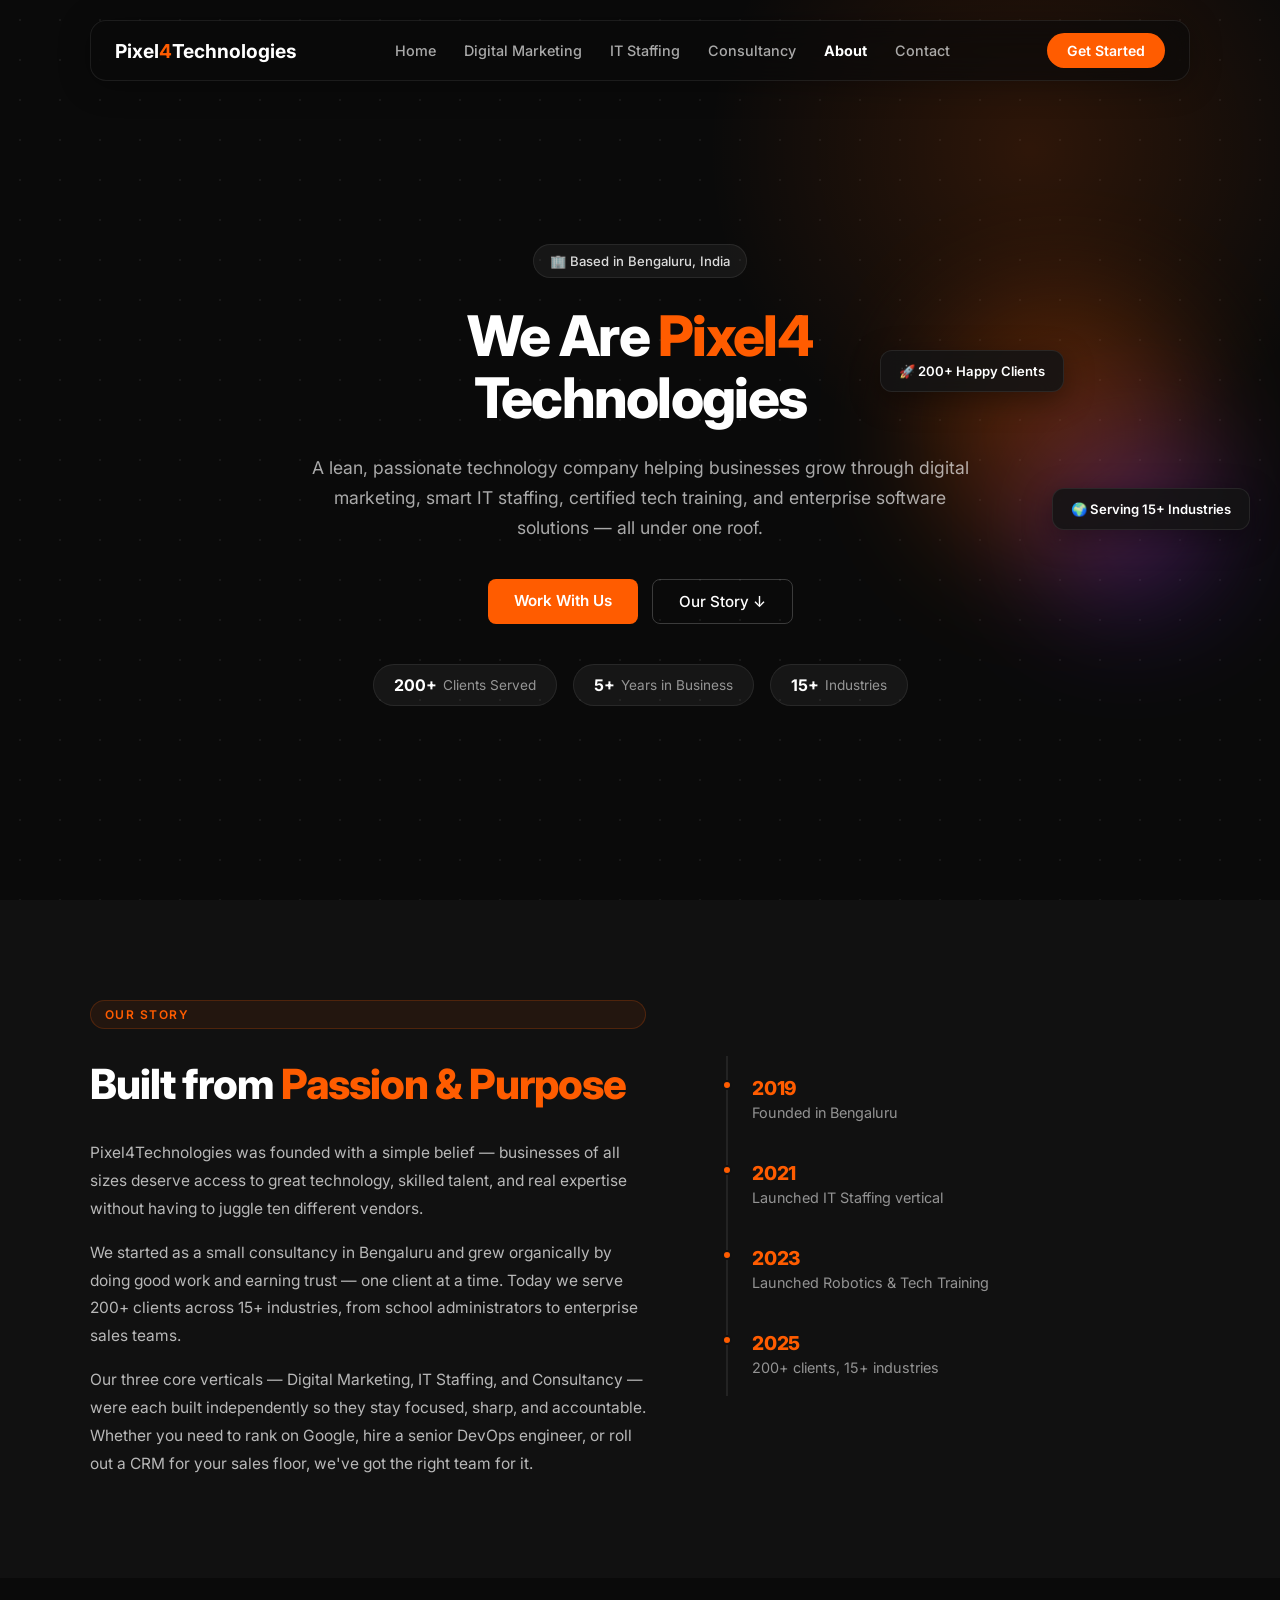
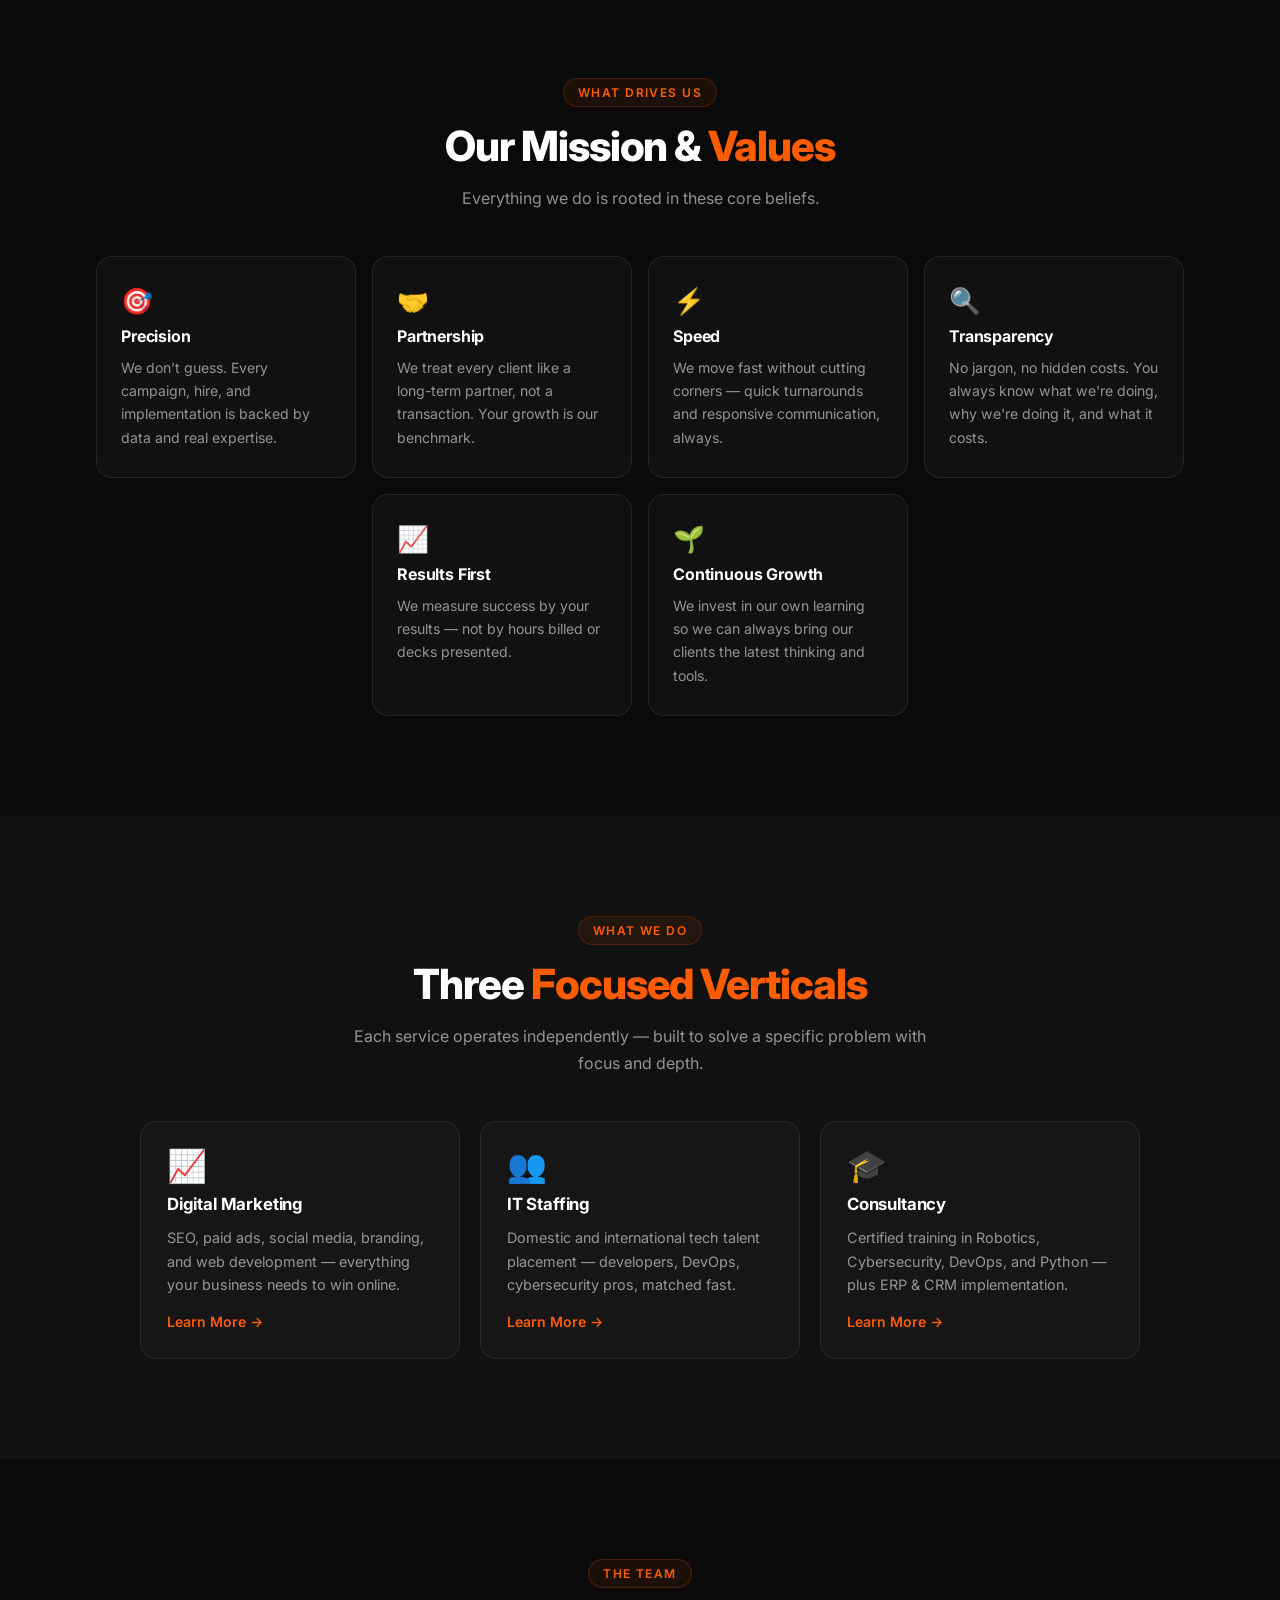
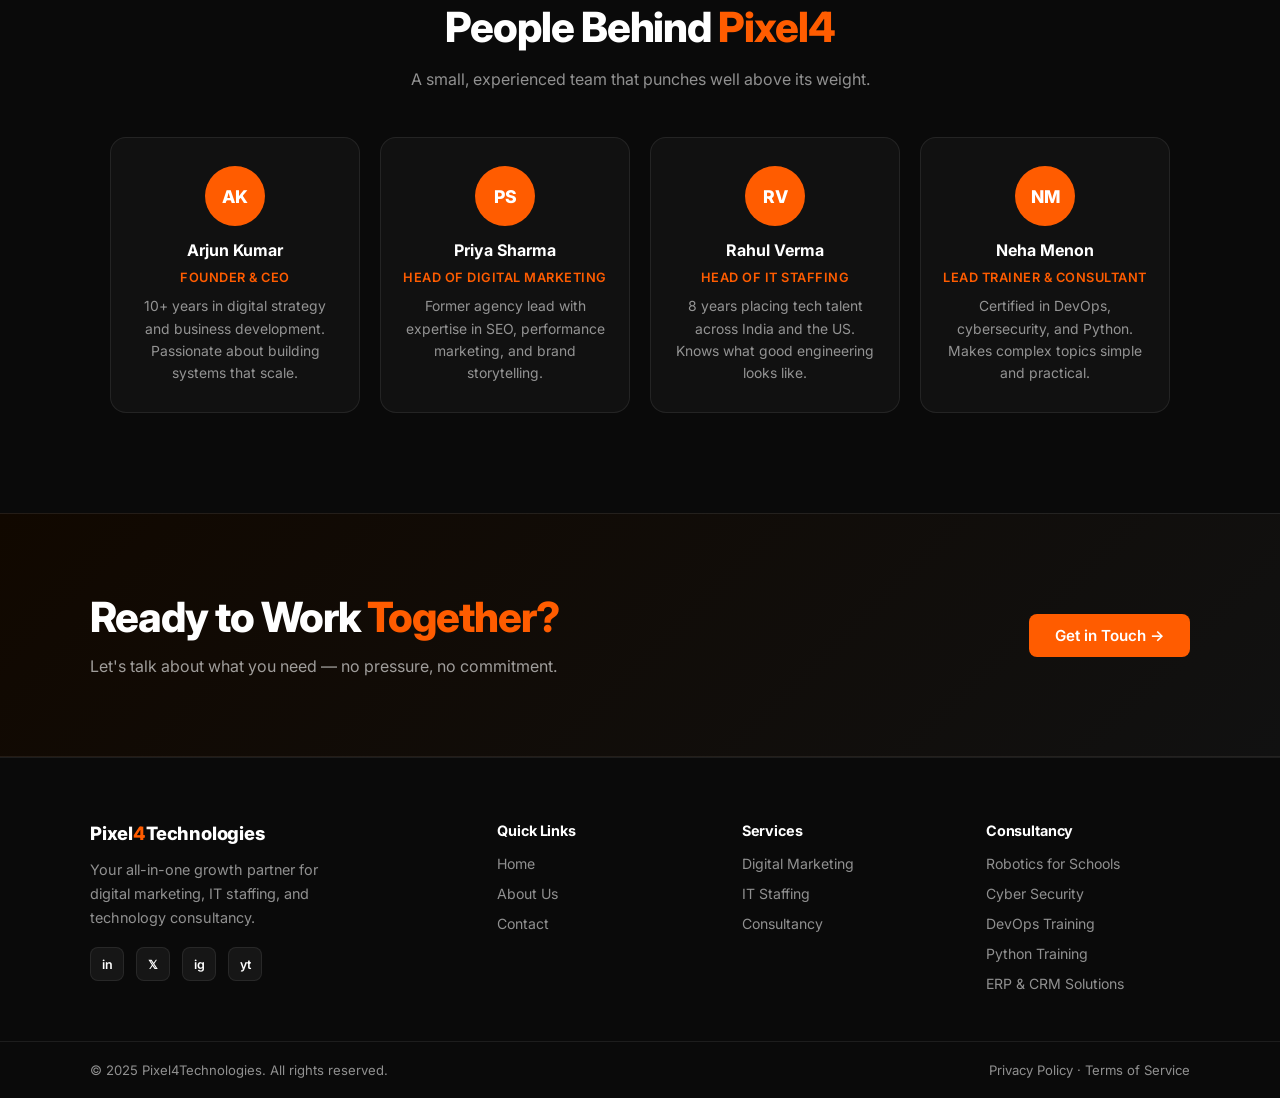
==== about.html @ 9e4074d6 "Intial commit" ====
<!DOCTYPE html>
<html lang="en">
<head>
<meta charset="UTF-8"/>
<meta name="viewport" content="width=device-width,initial-scale=1.0"/>
<title>About Us – Pixel4Technologies</title>
<meta name="description" content="Learn who we are at Pixel4Technologies — our mission, our team, and why businesses and schools trust us for digital marketing, IT staffing, and technology training."/>
<link rel="preconnect" href="https://fonts.googleapis.com"/>
<link rel="preconnect" href="https://fonts.gstatic.com" crossorigin/>
<link href="https://fonts.googleapis.com/css2?family=Inter:wght@300;400;500;600;700;800;900&display=swap" rel="stylesheet"/>
<link rel="stylesheet" href="about.css"/>
</head>
<body>

<!-- ═══════════ NAVBAR ═══════════ -->
<nav class="navbar">
  <div class="navbar-inner">
    <a href="index.html" class="navbar-logo">
      Pixel<span class="logo-accent">4</span>Technologies
    </a>
    <div class="navbar-links">
      <a href="index.html"       class="nav-link">Home</a>
      <a href="DM.html"          class="nav-link">Digital Marketing</a>
      <a href="Staffing.html"    class="nav-link">IT Staffing</a>
      <a href="Consultancy.html" class="nav-link">Consultancy</a>
      <a href="about.html"       class="nav-link nav-link--active">About</a>
      <a href="Contact.html"     class="nav-link">Contact</a>
    </div>
    <a href="Contact.html" class="navbar-cta">Get Started</a>
    <div id="menuBtn">
      <div class="bar"></div>
      <div class="bar"></div>
      <div class="bar"></div>
    </div>
  </div>
</nav>

<div id="menuOverlay"></div>

<div id="mobileMenu">
  <div id="closeMenu"></div>
  <a href="index.html"       class="mob-link">Home</a>
  <a href="DM.html"          class="mob-link">Digital Marketing</a>
  <a href="Staffing.html"    class="mob-link">IT Staffing</a>
  <a href="Consultancy.html" class="mob-link">Consultancy</a>
  <a href="about.html"       class="mob-link mob-active">About</a>
  <a href="Contact.html"     class="mob-link">Contact</a>
  <a href="Contact.html" class="mob-cta">Get Started</a>
</div>

<script>
  (function () {
    const menuBtn    = document.getElementById('menuBtn');
    const mobileMenu = document.getElementById('mobileMenu');
    const closeMenu  = document.getElementById('closeMenu');
    const overlay    = document.getElementById('menuOverlay');
    let menuOpen = false;
    function openMenu() {
      menuOpen = true; mobileMenu.style.right = '0';
      menuBtn.classList.add('active'); overlay.classList.add('visible');
      document.body.style.overflow = 'hidden';
    }
    function closeMenuFn() {
      menuOpen = false; mobileMenu.style.right = '-100%';
      menuBtn.classList.remove('active'); overlay.classList.remove('visible');
      document.body.style.overflow = '';
    }
    menuBtn.addEventListener('click', function () { menuOpen ? closeMenuFn() : openMenu(); });
    closeMenu.addEventListener('click', closeMenuFn);
    overlay.addEventListener('click', closeMenuFn);
    mobileMenu.querySelectorAll('a').forEach(function (l) { l.addEventListener('click', closeMenuFn); });
    document.addEventListener('keydown', function (e) { if (e.key === 'Escape') closeMenuFn(); });
  })();
</script>

<!-- ═══════════ HERO ═══════════ -->
<section class="hero">
  <div class="hero-bg-grid"></div>
  <div class="hero-glow"></div>

  <div class="container hero-content">
    <div class="hero-badge">🏢 Based in Bengaluru, India</div>

    <h1 class="hero-headline">
      We Are <span class="accent">Pixel4</span><br/>
      Technologies
    </h1>

    <p class="hero-sub">
      A lean, passionate technology company helping businesses grow through digital marketing, smart IT staffing, certified tech training, and enterprise software solutions — all under one roof.
    </p>

    <div class="hero-ctas">
      <a href="Contact.html" class="hero-cta-primary">Work With Us</a>
      <a href="#story" class="hero-cta-secondary">Our Story ↓</a>
    </div>

    <div class="hero-stats">
      <div class="stat-pill"><span class="stat-num">200+</span><span class="stat-label">Clients Served</span></div>
      <div class="stat-pill"><span class="stat-num">5+</span><span class="stat-label">Years in Business</span></div>
      <div class="stat-pill"><span class="stat-num">15+</span><span class="stat-label">Industries</span></div>
    </div>
  </div>

  <div class="hero-visual">
    <div class="hero-orb orb-1"></div>
    <div class="hero-orb orb-2"></div>
    <div class="floating-card fc-1">🚀 200+ Happy Clients</div>
    <div class="floating-card fc-2">🌍 Serving 15+ Industries</div>
  </div>
</section>

<!-- ═══════════ OUR STORY ═══════════ -->
<section class="section story-section" id="story">
  <div class="container story-inner">

    <div class="story-text">
      <div class="section-label">Our Story</div>
      <h2 class="section-heading">Built from <span class="accent">Passion &amp; Purpose</span></h2>
      <p>Pixel4Technologies was founded with a simple belief — businesses of all sizes deserve access to great technology, skilled talent, and real expertise without having to juggle ten different vendors.</p>
      <p>We started as a small consultancy in Bengaluru and grew organically by doing good work and earning trust — one client at a time. Today we serve 200+ clients across 15+ industries, from school administrators to enterprise sales teams.</p>
      <p>Our three core verticals — Digital Marketing, IT Staffing, and Consultancy — were each built independently so they stay focused, sharp, and accountable. Whether you need to rank on Google, hire a senior DevOps engineer, or roll out a CRM for your sales floor, we've got the right team for it.</p>
    </div>

    <div class="story-stats">
      <div class="sstep">
        <div class="sstep-year">2019</div>
        <div class="sstep-label">Founded in Bengaluru</div>
      </div>
      <div class="sstep-line"></div>
      <div class="sstep">
        <div class="sstep-year">2021</div>
        <div class="sstep-label">Launched IT Staffing vertical</div>
      </div>
      <div class="sstep-line"></div>
      <div class="sstep">
        <div class="sstep-year">2023</div>
        <div class="sstep-label">Launched Robotics &amp; Tech Training</div>
      </div>
      <div class="sstep-line"></div>
      <div class="sstep">
        <div class="sstep-year">2025</div>
        <div class="sstep-label">200+ clients, 15+ industries</div>
      </div>
    </div>

  </div>
</section>

<!-- ═══════════ MISSION & VALUES ═══════════ -->
<section class="section values-section">
  <div class="container" style="text-align:center;">

    <div class="section-label">What Drives Us</div>
    <h2 class="section-heading">Our Mission &amp; <span class="accent">Values</span></h2>
    <p class="section-sub">Everything we do is rooted in these core beliefs.</p>

    <div class="values-grid">

      <div class="value-card">
        <div class="val-icon">🎯</div>
        <h4>Precision</h4>
        <p>We don't guess. Every campaign, hire, and implementation is backed by data and real expertise.</p>
      </div>

      <div class="value-card">
        <div class="val-icon">🤝</div>
        <h4>Partnership</h4>
        <p>We treat every client like a long-term partner, not a transaction. Your growth is our benchmark.</p>
      </div>

      <div class="value-card">
        <div class="val-icon">⚡</div>
        <h4>Speed</h4>
        <p>We move fast without cutting corners — quick turnarounds and responsive communication, always.</p>
      </div>

      <div class="value-card">
        <div class="val-icon">🔍</div>
        <h4>Transparency</h4>
        <p>No jargon, no hidden costs. You always know what we're doing, why we're doing it, and what it costs.</p>
      </div>

      <div class="value-card">
        <div class="val-icon">📈</div>
        <h4>Results First</h4>
        <p>We measure success by your results — not by hours billed or decks presented.</p>
      </div>

      <div class="value-card">
        <div class="val-icon">🌱</div>
        <h4>Continuous Growth</h4>
        <p>We invest in our own learning so we can always bring our clients the latest thinking and tools.</p>
      </div>

    </div>

  </div>
</section>

<!-- ═══════════ WHAT WE DO ═══════════ -->
<section class="section services-section">
  <div class="container" style="text-align:center;">

    <div class="section-label">What We Do</div>
    <h2 class="section-heading">Three <span class="accent">Focused Verticals</span></h2>
    <p class="section-sub">Each service operates independently — built to solve a specific problem with focus and depth.</p>

    <div class="svc-grid">

      <div class="svc-card">
        <div class="svc-icon">📈</div>
        <h4>Digital Marketing</h4>
        <p>SEO, paid ads, social media, branding, and web development — everything your business needs to win online.</p>
        <a href="DM.html" class="sc-link">Learn More →</a>
      </div>

      <div class="svc-card">
        <div class="svc-icon">👥</div>
        <h4>IT Staffing</h4>
        <p>Domestic and international tech talent placement — developers, DevOps, cybersecurity pros, matched fast.</p>
        <a href="Staffing.html" class="sc-link">Learn More →</a>
      </div>

      <div class="svc-card">
        <div class="svc-icon">🎓</div>
        <h4>Consultancy</h4>
        <p>Certified training in Robotics, Cybersecurity, DevOps, and Python — plus ERP &amp; CRM implementation.</p>
        <a href="Consultancy.html" class="sc-link">Learn More →</a>
      </div>

    </div>

  </div>
</section>

<!-- ═══════════ TEAM ═══════════ -->
<section class="section team-section">
  <div class="container" style="text-align:center;">

    <div class="section-label">The Team</div>
    <h2 class="section-heading">People Behind <span class="accent">Pixel4</span></h2>
    <p class="section-sub">A small, experienced team that punches well above its weight.</p>

    <div class="team-grid">

      <div class="team-card">
        <div class="team-avatar">AK</div>
        <h4>Arjun Kumar</h4>
        <span class="team-role">Founder &amp; CEO</span>
        <p>10+ years in digital strategy and business development. Passionate about building systems that scale.</p>
      </div>

      <div class="team-card">
        <div class="team-avatar">PS</div>
        <h4>Priya Sharma</h4>
        <span class="team-role">Head of Digital Marketing</span>
        <p>Former agency lead with expertise in SEO, performance marketing, and brand storytelling.</p>
      </div>

      <div class="team-card">
        <div class="team-avatar">RV</div>
        <h4>Rahul Verma</h4>
        <span class="team-role">Head of IT Staffing</span>
        <p>8 years placing tech talent across India and the US. Knows what good engineering looks like.</p>
      </div>

      <div class="team-card">
        <div class="team-avatar">NM</div>
        <h4>Neha Menon</h4>
        <span class="team-role">Lead Trainer &amp; Consultant</span>
        <p>Certified in DevOps, cybersecurity, and Python. Makes complex topics simple and practical.</p>
      </div>

    </div>

  </div>
</section>

<!-- ═══════════ CTA STRIP ═══════════ -->
<section class="section cta-strip">
  <div class="container cta-strip-inner">
    <div>
      <h2 class="section-heading">Ready to Work <span class="accent">Together?</span></h2>
      <p style="color:rgba(255,255,255,0.6); margin-top:10px;">Let's talk about what you need — no pressure, no commitment.</p>
    </div>
    <a href="Contact.html" class="hero-cta-primary">Get in Touch →</a>
  </div>
</section>

<!-- ═══════════ FOOTER ═══════════ -->
<footer class="footer">
  <div class="container footer-inner">

    <div class="footer-brand">
      <a href="index.html" class="footer-logo">
        Pixel<span class="accent">4</span>Technologies
      </a>
      <p class="footer-desc">
        Your all-in-one growth partner for digital marketing, IT staffing, and technology consultancy.
      </p>
      <div class="social-links">
        <a href="#" aria-label="LinkedIn">in</a>
        <a href="#" aria-label="Twitter">𝕏</a>
        <a href="#" aria-label="Instagram">ig</a>
        <a href="#" aria-label="YouTube">yt</a>
      </div>
    </div>

    <div class="footer-col">
      <h5>Quick Links</h5>
      <ul>
        <li><a href="index.html">Home</a></li>
        <li><a href="about.html">About Us</a></li>
        <li><a href="Contact.html">Contact</a></li>
      </ul>
    </div>

    <div class="footer-col">
      <h5>Services</h5>
      <ul>
        <li><a href="DM.html">Digital Marketing</a></li>
        <li><a href="Staffing.html">IT Staffing</a></li>
        <li><a href="Consultancy.html">Consultancy</a></li>
      </ul>
    </div>

    <div class="footer-col">
      <h5>Consultancy</h5>
      <ul>
        <li><a href="Consultancy.html">Robotics for Schools</a></li>
        <li><a href="Consultancy.html">Cyber Security</a></li>
        <li><a href="Consultancy.html">DevOps Training</a></li>
        <li><a href="Consultancy.html">Python Training</a></li>
        <li><a href="Consultancy.html">ERP &amp; CRM Solutions</a></li>
      </ul>
    </div>

  </div>

  <div class="footer-bottom">
    <div class="container footer-bottom-inner">
      <span>© 2025 Pixel4Technologies. All rights reserved.</span>
      <span>Privacy Policy · Terms of Service</span>
    </div>
  </div>
</footer>

</body>
</html>
---- about.css ----
/* ═══════════════════════════════════════════════
   ABOUT PAGE — STYLES
   Font: Inter throughout
═══════════════════════════════════════════════ */

:root {
  --orange:    #FF5C00;
  --orange-dk: #e04e00;
  --bg:        #0a0a0a;
  --bg-2:      #111111;
  --bg-3:      #161616;
  --border:    rgba(255,255,255,0.08);
  --gray:      rgba(255,255,255,0.55);
  --white:     #ffffff;
  --radius:    16px;
}

*, *::before, *::after { box-sizing: border-box; margin: 0; padding: 0; }
html { scroll-behavior: smooth; }

body {
  font-family: 'Inter', sans-serif;
  background: var(--bg);
  color: var(--white);
  -webkit-font-smoothing: antialiased;
}

.container { width: 90%; max-width: 1100px; margin: 0 auto; }
.section { padding: 100px 20px; }
.accent { color: var(--orange); }

.section-label {
  display: inline-block;
  font-size: 0.75rem;
  font-weight: 600;
  letter-spacing: 0.12em;
  text-transform: uppercase;
  color: var(--orange);
  background: rgba(255,92,0,0.08);
  border: 1px solid rgba(255,92,0,0.2);
  padding: 6px 14px;
  border-radius: 100px;
  margin-bottom: 16px;
}

.section-heading {
  font-weight: 800;
  font-size: clamp(1.8rem, 3.5vw, 2.6rem);
  line-height: 1.15;
  letter-spacing: -0.025em;
  margin-bottom: 14px;
}

.section-sub {
  font-size: 1rem;
  color: var(--gray);
  max-width: 600px;
  margin: 0 auto 0;
  line-height: 1.7;
}

.sc-link {
  display: inline-block;
  font-size: 0.88rem;
  font-weight: 600;
  color: var(--orange);
  text-decoration: none;
  margin-top: 4px;
  transition: letter-spacing 0.2s;
}
.sc-link:hover { letter-spacing: 0.03em; }

/* ══════════════════════════════
   NAVBAR
══════════════════════════════ */
.navbar {
  all: unset;
  display: block;
  position: fixed;
  top: 20px;
  left: 50%;
  transform: translateX(-50%);
  width: 90%;
  max-width: 1100px;
  z-index: 1000;
}

.navbar-inner {
  display: flex;
  align-items: center;
  justify-content: space-between;
  padding: 12px 24px;
  border-radius: 16px;
  background: rgba(10,10,10,0.65);
  backdrop-filter: blur(18px);
  -webkit-backdrop-filter: blur(18px);
  border: 1px solid var(--border);
  box-shadow: 0 4px 32px rgba(0,0,0,0.3);
}

.navbar-logo {
  text-decoration: none;
  font-weight: 700;
  font-size: 1.2rem;
  color: var(--white);
  white-space: nowrap;
  flex-shrink: 0;
}
.navbar-logo .logo-accent { color: var(--orange); }

.navbar-links { display: flex; gap: 28px; align-items: center; }

.nav-link {
  text-decoration: none;
  font-size: 0.9rem;
  font-weight: 500;
  color: rgba(255,255,255,0.65);
  transition: color 0.2s;
  white-space: nowrap;
}
.nav-link:hover    { color: var(--white); font-weight: 600; }
.nav-link--active  { color: var(--white); font-weight: 700; }

.navbar-cta {
  display: inline-block;
  padding: 9px 20px;
  border-radius: 999px;
  text-decoration: none;
  font-size: 0.88rem;
  font-weight: 600;
  background: var(--orange);
  color: var(--white);
  white-space: nowrap;
  flex-shrink: 0;
  transition: background 0.2s, transform 0.2s;
}
.navbar-cta:hover { background: var(--orange-dk); transform: translateY(-1px); }

#menuBtn {
  display: none;
  flex-direction: column;
  justify-content: center;
  gap: 6px;
  width: 40px; height: 40px;
  cursor: pointer;
  flex-shrink: 0;
  z-index: 1200;
}
#menuBtn .bar {
  display: block; height: 2px; width: 100%;
  background: var(--white); border-radius: 2px;
  transition: transform 0.35s ease, opacity 0.25s ease;
  transform-origin: center;
}
#menuBtn.active .bar:nth-child(1) { transform: translateY(8px)  rotate(45deg); }
#menuBtn.active .bar:nth-child(2) { opacity: 0; }
#menuBtn.active .bar:nth-child(3) { transform: translateY(-8px) rotate(-45deg); }

#mobileMenu {
  position: fixed; top: 0; right: -100%;
  width: min(320px, 85vw); height: 100vh;
  background: var(--bg);
  border-left: 1px solid rgba(255,255,255,0.07);
  box-shadow: -8px 0 40px rgba(0,0,0,0.6);
  z-index: 1150;
  display: flex; flex-direction: column;
  align-items: flex-start; justify-content: center;
  padding: 80px 36px 48px;
  transition: right 0.4s cubic-bezier(0.77,0,0.18,1);
}

#closeMenu {
  position: absolute; top: 24px; right: 24px;
  width: 40px; height: 40px; cursor: pointer;
  display: flex; align-items: center; justify-content: center;
}
#closeMenu::before, #closeMenu::after {
  content: ''; position: absolute;
  width: 20px; height: 2px;
  background: var(--white); border-radius: 2px;
}
#closeMenu::before { transform: rotate(45deg); }
#closeMenu::after  { transform: rotate(-45deg); }

#mobileMenu a.mob-link {
  text-decoration: none; font-size: 1.4rem; font-weight: 600;
  color: rgba(255,255,255,0.65); padding: 14px 0; width: 100%;
  border-bottom: 1px solid rgba(255,255,255,0.06);
  transition: color 0.2s, padding-left 0.2s;
}
#mobileMenu a.mob-link:first-of-type { border-top: 1px solid rgba(255,255,255,0.06); }
#mobileMenu a.mob-link:hover         { color: var(--white); padding-left: 6px; }
#mobileMenu a.mob-link.mob-active    { color: var(--orange); }

#mobileMenu .mob-cta {
  margin-top: 28px; display: inline-block; padding: 13px 28px;
  font-size: 0.75rem; font-weight: 700; letter-spacing: 0.08em;
  text-transform: uppercase; background: var(--orange);
  color: var(--white); border-radius: 3px; text-decoration: none;
  transition: background 0.2s;
}
#mobileMenu .mob-cta:hover { background: var(--orange-dk); }

#menuOverlay {
  display: none; position: fixed; inset: 0;
  background: rgba(0,0,0,0.55); z-index: 1100;
  backdrop-filter: blur(2px);
}
#menuOverlay.visible { display: block; }

@media (max-width: 960px) { .navbar-links { gap: 18px; } .nav-link { font-size: 0.82rem; } }
@media (max-width: 768px) {
  .navbar { top: 14px; width: 94%; }
  .navbar-inner { padding: 10px 16px; border-radius: 14px; }
  .navbar-links, .navbar-cta { display: none; }
  #menuBtn { display: flex; }
}

/* ══════════════════════════════
   HERO
══════════════════════════════ */
.hero {
  position: relative; min-height: 100vh;
  display: flex; align-items: center;
  overflow: hidden; padding: 130px 0 80px;
}

.hero-bg-grid {
  position: absolute; inset: 0;
  background-image: radial-gradient(circle, rgba(255,255,255,0.06) 1px, transparent 1px);
  background-size: 40px 40px; pointer-events: none;
}

.hero-glow {
  position: absolute; top: -200px; right: -100px;
  width: 700px; height: 700px;
  background: radial-gradient(ellipse, rgba(255,92,0,0.15) 0%, transparent 65%);
  pointer-events: none;
}

.hero-content {
  position: relative; z-index: 2;
  max-width: 780px; text-align: center;
  padding: 80px 20px; margin: 0 auto;
}

.hero-badge {
  display: inline-flex; align-items: center; gap: 8px;
  font-size: 0.82rem; font-weight: 500;
  color: rgba(255,255,255,0.85);
  background: rgba(255,255,255,0.05);
  border: 1px solid var(--border);
  padding: 8px 16px; border-radius: 100px;
  margin-bottom: 28px; animation: fadeDown 0.6s ease both;
}

.hero-headline {
  font-weight: 800;
  font-size: clamp(2.2rem, 5vw, 3.5rem);
  line-height: 1.1; letter-spacing: -0.03em;
  margin-bottom: 24px; animation: fadeDown 0.6s 0.1s ease both;
}

.hero-sub {
  font-size: clamp(1rem, 1.5vw, 1.1rem);
  color: rgba(255,255,255,0.65); max-width: 680px;
  margin: 0 auto 36px; line-height: 1.7;
  animation: fadeDown 0.6s 0.2s ease both;
}

.hero-ctas {
  display: flex; gap: 14px; justify-content: center;
  flex-wrap: wrap; margin-bottom: 40px;
  animation: fadeDown 0.6s 0.3s ease both;
}

.hero-cta-primary {
  padding: 12px 26px; background: var(--orange);
  color: var(--white); border-radius: 8px;
  text-decoration: none; font-weight: 600; font-size: 0.95rem;
  transition: background 0.2s, transform 0.2s;
}
.hero-cta-primary:hover { background: var(--orange-dk); transform: translateY(-2px); }

.hero-cta-secondary {
  padding: 12px 26px; border: 1px solid rgba(255,255,255,0.2);
  color: var(--white); border-radius: 8px;
  text-decoration: none; font-weight: 500; font-size: 0.95rem;
  transition: border-color 0.2s;
}
.hero-cta-secondary:hover { border-color: rgba(255,255,255,0.4); }

.hero-stats {
  display: flex; justify-content: center;
  gap: 16px; flex-wrap: wrap;
  animation: fadeDown 0.6s 0.4s ease both;
}

.stat-pill {
  padding: 10px 20px; border-radius: 999px;
  background: rgba(255,255,255,0.05);
  border: 1px solid var(--border);
  display: flex; gap: 6px; align-items: center;
}
.stat-pill .stat-num   { font-weight: 700; font-size: 1rem; }
.stat-pill .stat-label { font-size: 0.85rem; color: var(--gray); }

.hero-visual {
  position: absolute; right: 60px; top: 50%;
  transform: translateY(-50%);
  width: 320px; height: 320px; pointer-events: none;
}

.hero-orb {
  position: absolute; border-radius: 50%;
  filter: blur(60px); opacity: 0.28;
}
.orb-1 { width:260px; height:260px; background:var(--orange); top:10px; left:30px; animation:float 7s ease-in-out infinite; }
.orb-2 { width:180px; height:180px; background:#7b2fff; bottom:0; right:0; animation:float 9s ease-in-out infinite reverse; }

.floating-card {
  position: absolute;
  background: rgba(20,20,20,0.88);
  border: 1px solid var(--border);
  backdrop-filter: blur(12px);
  padding: 12px 18px; border-radius: 12px;
  font-size: 0.82rem; font-weight: 600;
  white-space: nowrap; color: var(--white);
  box-shadow: 0 8px 30px rgba(0,0,0,0.4);
}
.fc-1 { top:60px; left:-20px; animation: float 5s ease-in-out infinite; }
.fc-2 { bottom:80px; right:-30px; animation: float 6s ease-in-out infinite reverse; }

/* ══════════════════════════════
   STORY SECTION
══════════════════════════════ */
.story-section { background: var(--bg-2); }

.story-inner {
  display: grid;
  grid-template-columns: 1.2fr 1fr;
  gap: 80px;
  align-items: start;
}

.story-text { display: flex; flex-direction: column; gap: 16px; }

.story-text p {
  font-size: 0.97rem;
  color: rgba(255,255,255,0.7);
  line-height: 1.8;
}

.story-stats {
  display: flex;
  flex-direction: column;
  gap: 0;
  padding-top: 56px;
}

.sstep {
  padding: 20px 0 20px 24px;
  border-left: 2px solid var(--border);
  position: relative;
}

.sstep::before {
  content: '';
  position: absolute;
  left: -6px; top: 24px;
  width: 10px; height: 10px;
  border-radius: 50%;
  background: var(--orange);
  border: 2px solid var(--bg-2);
}

.sstep-year {
  font-weight: 800;
  font-size: 1.2rem;
  color: var(--orange);
  letter-spacing: -0.02em;
  margin-bottom: 4px;
}

.sstep-label {
  font-size: 0.9rem;
  color: var(--gray);
}

.sstep-line { display: none; }

/* ══════════════════════════════
   VALUES
══════════════════════════════ */
.values-section { background: var(--bg); }

.values-grid {
  display: flex;
  flex-wrap: wrap;
  gap: 16px;
  justify-content: center;
  margin-top: 44px;
}

.value-card {
  flex: 1; min-width: 220px; max-width: 260px;
  background: var(--bg-2);
  border: 1px solid var(--border);
  border-radius: var(--radius);
  padding: 28px 24px;
  display: flex; flex-direction: column; gap: 10px;
  text-align: left;
  transition: border-color 0.3s, transform 0.3s;
}
.value-card:hover { border-color: rgba(255,92,0,0.3); transform: translateY(-4px); }

.val-icon { font-size: 1.6rem; }

.value-card h4 { font-weight: 700; font-size: 1rem; letter-spacing: -0.01em; }

.value-card p { font-size: 0.88rem; color: var(--gray); line-height: 1.65; }

/* ══════════════════════════════
   SERVICES OVERVIEW
══════════════════════════════ */
.services-section { background: var(--bg-2); }

.svc-grid {
  display: flex; flex-wrap: wrap; gap: 20px;
  justify-content: center; margin-top: 44px;
}

.svc-card {
  flex: 1; min-width: 260px; max-width: 320px;
  background: var(--bg-3);
  border: 1px solid var(--border);
  border-radius: var(--radius);
  padding: 28px 26px;
  display: flex; flex-direction: column; gap: 12px;
  text-align: left;
  transition: border-color 0.3s, transform 0.3s;
}
.svc-card:hover { border-color: rgba(255,92,0,0.3); transform: translateY(-4px); }

.svc-icon { font-size: 2rem; line-height: 1; }

.svc-card h4 { font-weight: 700; font-size: 1.05rem; letter-spacing: -0.01em; }

.svc-card p { font-size: 0.9rem; color: var(--gray); line-height: 1.65; flex: 1; }

/* ══════════════════════════════
   TEAM
══════════════════════════════ */
.team-section { background: var(--bg); }

.team-grid {
  display: flex; flex-wrap: wrap; gap: 20px;
  justify-content: center; margin-top: 44px;
}

.team-card {
  flex: 1; min-width: 220px; max-width: 250px;
  background: var(--bg-2);
  border: 1px solid var(--border);
  border-radius: var(--radius);
  padding: 28px 22px;
  display: flex; flex-direction: column;
  align-items: center; gap: 10px; text-align: center;
  transition: border-color 0.3s, transform 0.3s;
}
.team-card:hover { border-color: rgba(255,92,0,0.25); transform: translateY(-4px); }

.team-avatar {
  width: 60px; height: 60px; border-radius: 50%;
  background: var(--orange);
  display: flex; align-items: center; justify-content: center;
  font-weight: 800; font-size: 1.1rem; color: var(--white);
  margin-bottom: 4px;
}

.team-card h4 { font-weight: 700; font-size: 1rem; }

.team-role {
  font-size: 0.8rem; font-weight: 600;
  color: var(--orange); letter-spacing: 0.04em;
  text-transform: uppercase;
}

.team-card p { font-size: 0.87rem; color: var(--gray); line-height: 1.6; }

/* ══════════════════════════════
   CTA STRIP
══════════════════════════════ */
.cta-strip {
  background: linear-gradient(135deg, #110800 0%, var(--bg-2) 100%);
  border-top: 1px solid var(--border);
  border-bottom: 1px solid var(--border);
  padding: 80px 20px;
}

.cta-strip-inner {
  display: flex;
  align-items: center;
  justify-content: space-between;
  gap: 32px;
  flex-wrap: wrap;
}

/* ══════════════════════════════
   FOOTER
══════════════════════════════ */
.footer { background: var(--bg); border-top: 1px solid var(--border); padding-top: 64px; }

.footer-inner {
  display: grid;
  grid-template-columns: 1.8fr 1fr 1fr 1fr;
  gap: 40px; padding-bottom: 48px;
}

.footer-brand { display: flex; flex-direction: column; gap: 14px; }

.footer-logo {
  font-weight: 800; font-size: 1.15rem;
  text-decoration: none; color: var(--white); letter-spacing: -0.01em;
}
.footer-logo .accent { color: var(--orange); }

.footer-desc { font-size: 0.9rem; line-height: 1.65; color: var(--gray); max-width: 250px; }

.social-links { display: flex; gap: 12px; margin-top: 4px; }

.social-links a {
  display: inline-flex; align-items: center; justify-content: center;
  width: 34px; height: 34px; border-radius: 8px;
  background: rgba(255,255,255,0.05); border: 1px solid var(--border);
  font-size: 0.78rem; font-weight: 600; color: var(--white); text-decoration: none;
  transition: background 0.2s, border-color 0.2s;
}
.social-links a:hover { background: rgba(255,92,0,0.15); border-color: rgba(255,92,0,0.3); }

.footer-col h5 { font-weight: 700; font-size: 0.9rem; letter-spacing: -0.01em; margin-bottom: 14px; }
.footer-col ul { list-style: none; display: flex; flex-direction: column; gap: 10px; }
.footer-col ul li a { text-decoration: none; font-size: 0.88rem; color: var(--gray); transition: color 0.2s; }
.footer-col ul li a:hover { color: var(--white); }

.footer-bottom { border-top: 1px solid var(--border); padding: 20px 0; }
.footer-bottom-inner {
  display: flex; justify-content: space-between; align-items: center;
  font-size: 0.82rem; color: var(--gray);
}

/* ══════════════════════════════
   ANIMATIONS
══════════════════════════════ */
@keyframes fadeDown {
  from { opacity: 0; transform: translateY(-18px); }
  to   { opacity: 1; transform: translateY(0); }
}
@keyframes float {
  0%, 100% { transform: translateY(0); }
  50%       { transform: translateY(-12px); }
}

/* ══════════════════════════════
   RESPONSIVE
══════════════════════════════ */
@media (max-width: 1024px) {
  .footer-inner  { grid-template-columns: 1fr 1fr; }
  .story-inner   { grid-template-columns: 1fr; gap: 48px; }
  .story-stats   { padding-top: 0; }
}

@media (max-width: 768px) {
  .hero         { padding: 120px 0 60px; }
  .hero-visual  { display: none; }
  .hero-ctas    { flex-direction: column; align-items: center; }
  .values-grid  { flex-direction: column; align-items: center; }
  .value-card   { max-width: 100%; }
  .svc-grid     { flex-direction: column; align-items: center; }
  .svc-card     { max-width: 100%; }
  .team-grid    { flex-direction: column; align-items: center; }
  .team-card    { max-width: 100%; }
  .cta-strip-inner { flex-direction: column; text-align: center; }
  .footer-inner { grid-template-columns: 1fr; }
  .footer-bottom-inner { flex-direction: column; gap: 8px; text-align: center; }
}
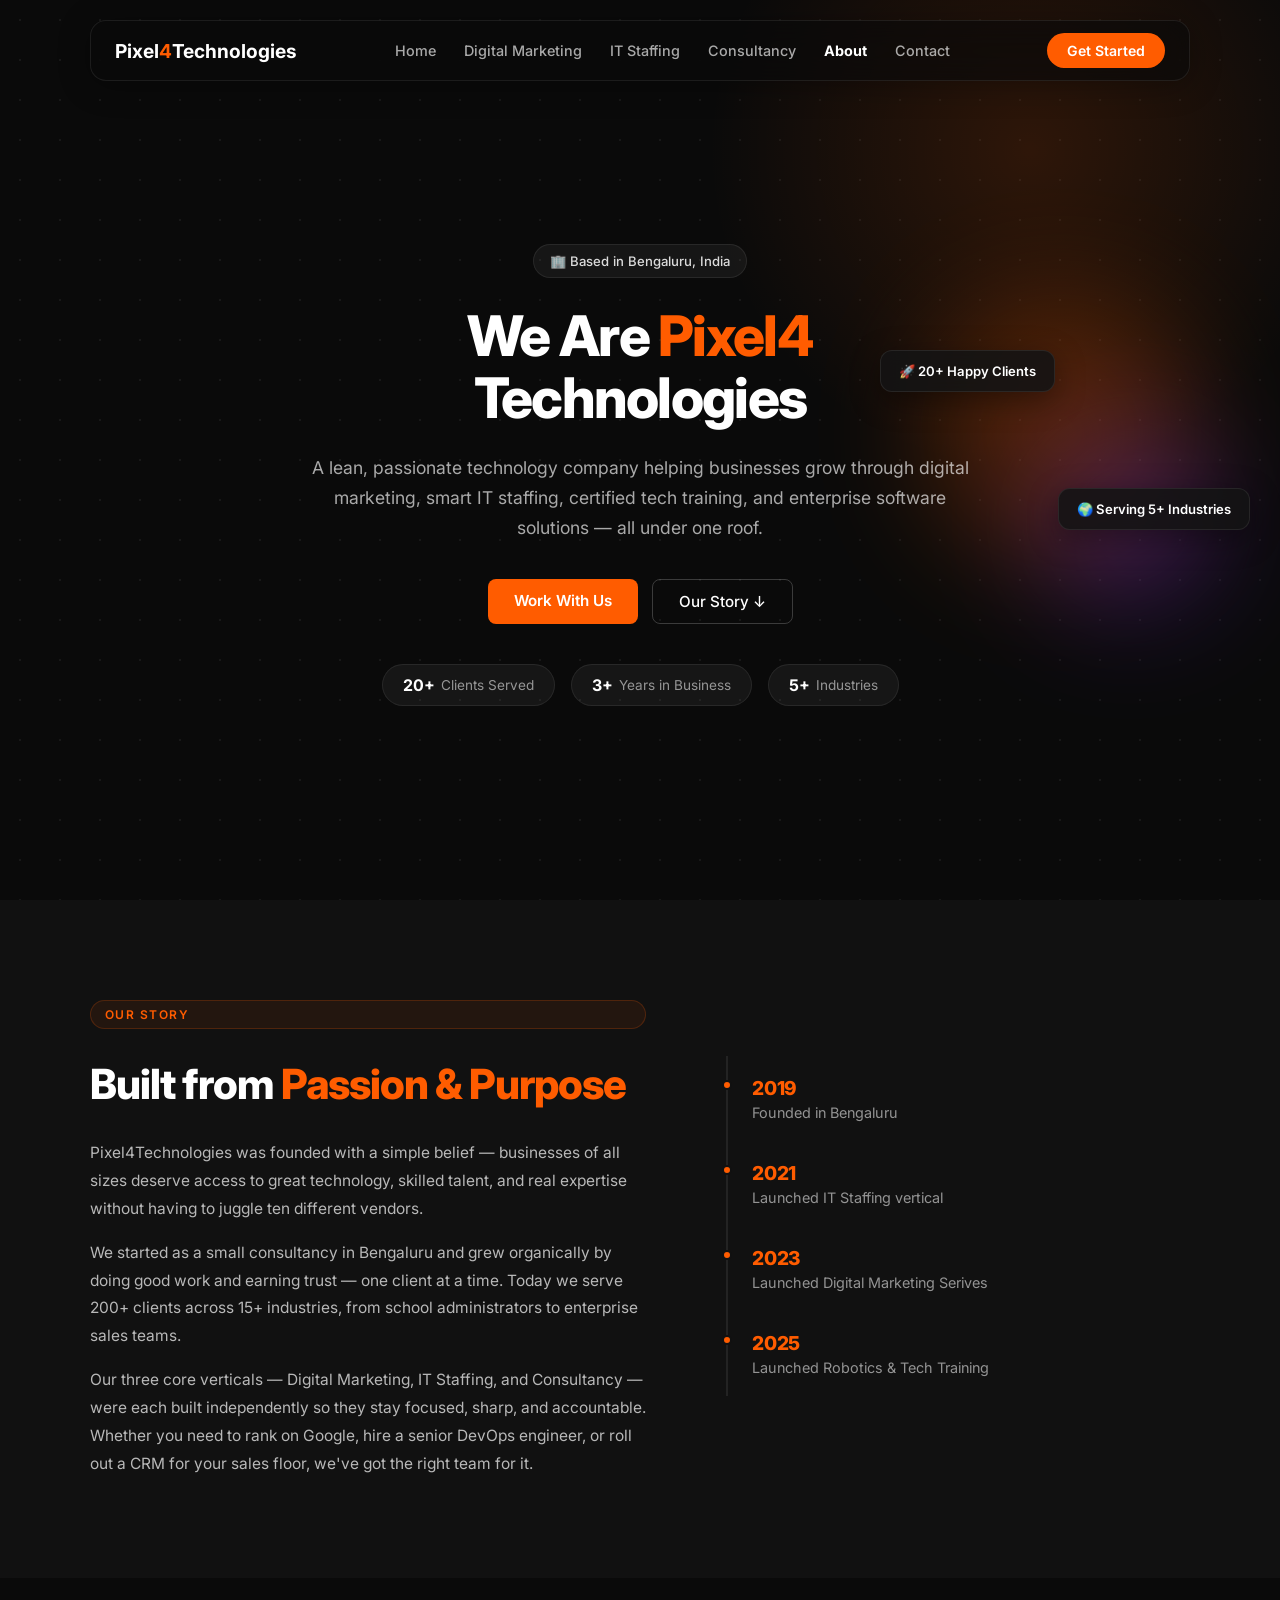
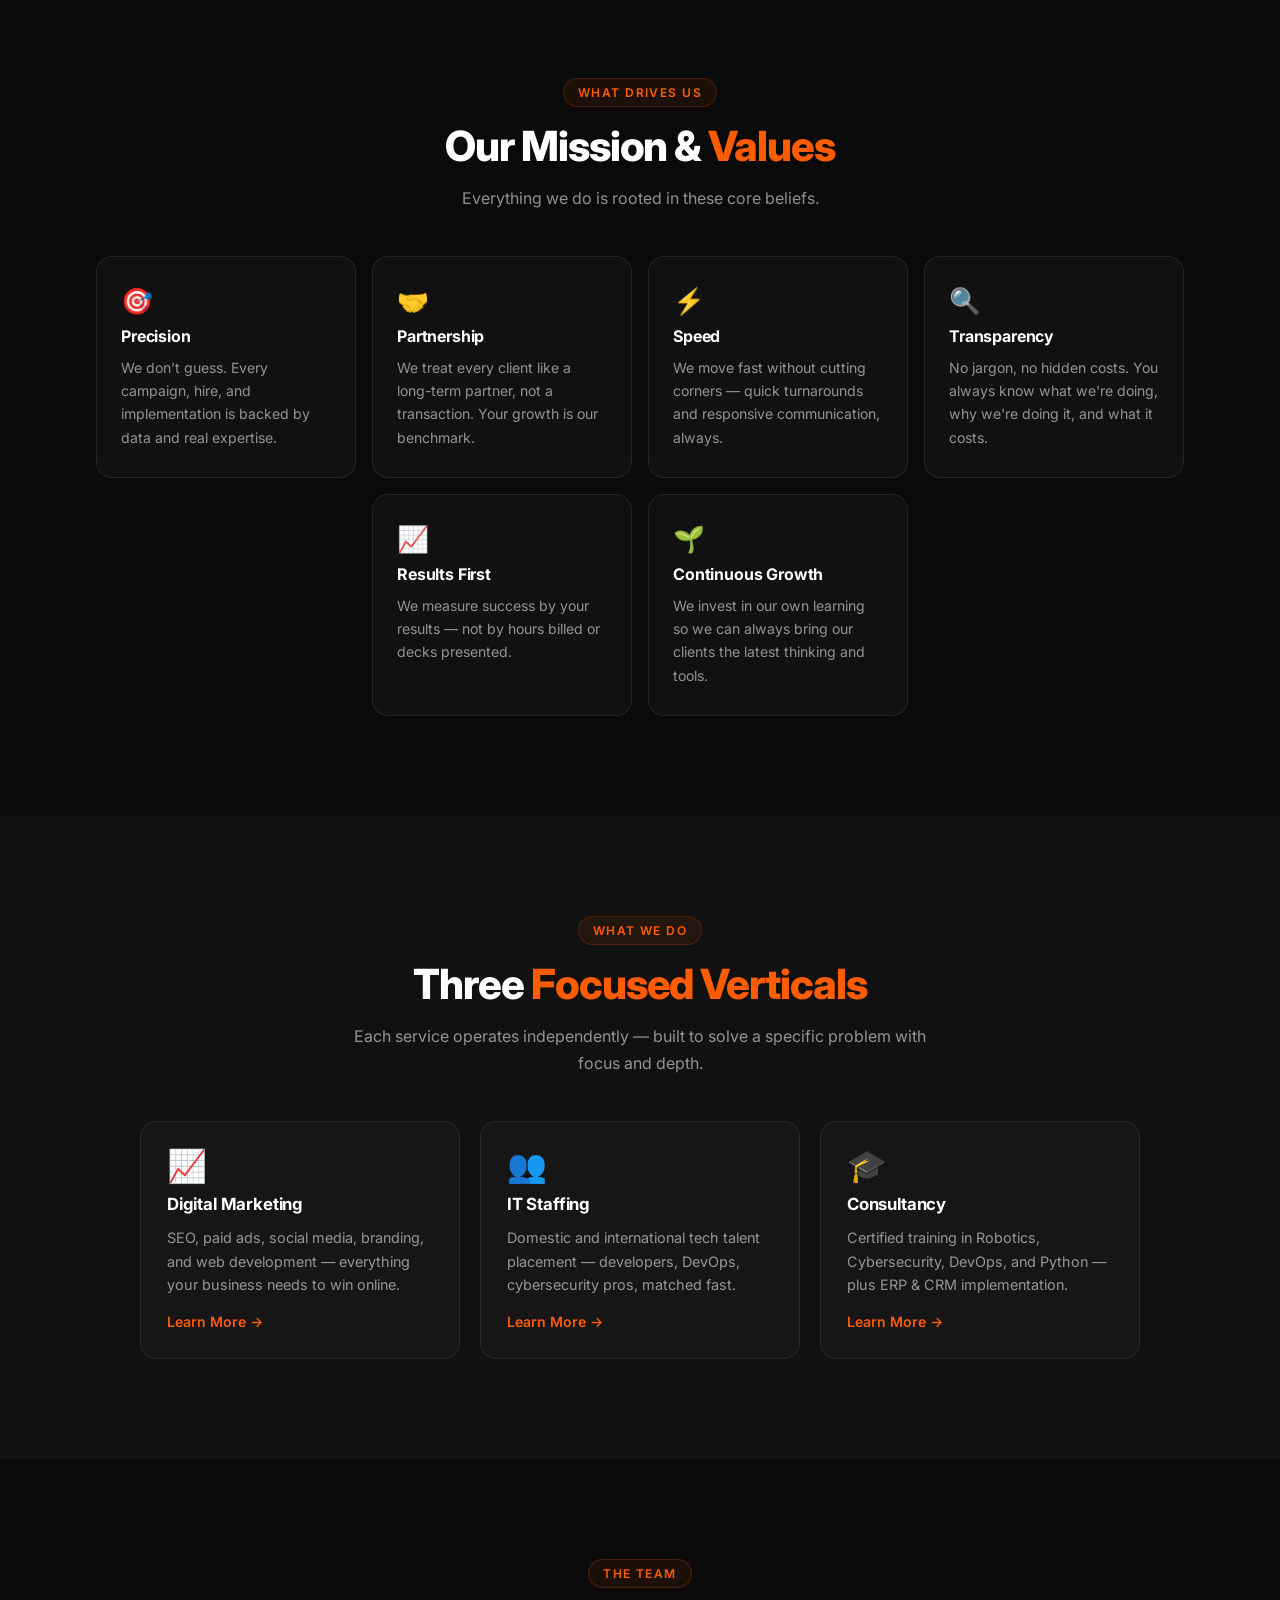
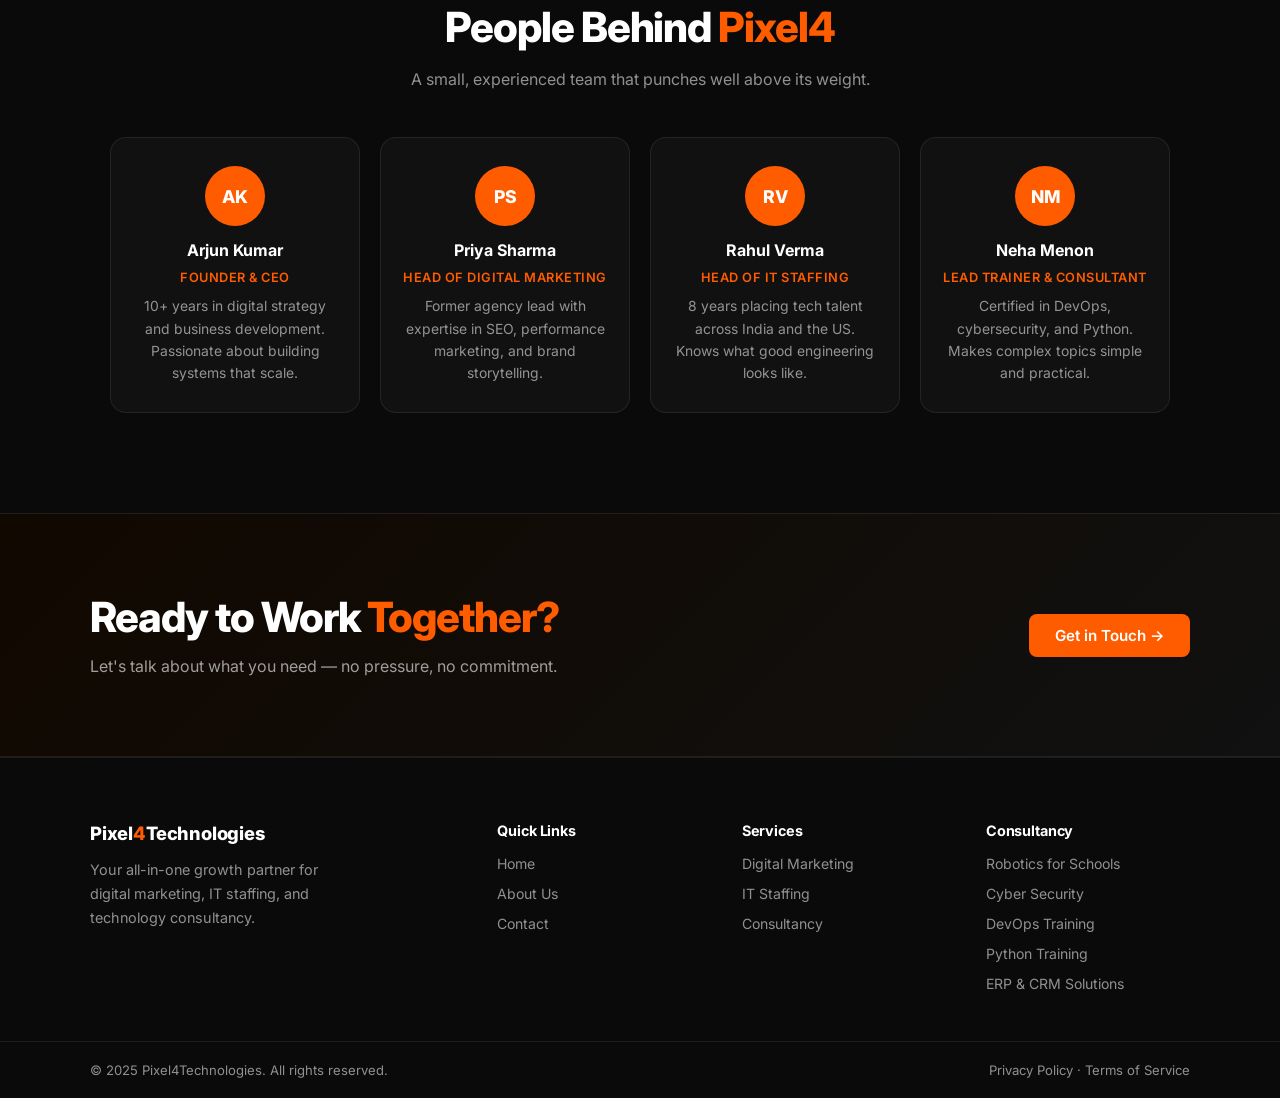
==== commit 79f7c1a5: "Made all Changes" ====
--- a/about.html
+++ b/about.html
@@ -96,17 +96,17 @@
     </div>
 
     <div class="hero-stats">
-      <div class="stat-pill"><span class="stat-num">200+</span><span class="stat-label">Clients Served</span></div>
-      <div class="stat-pill"><span class="stat-num">5+</span><span class="stat-label">Years in Business</span></div>
-      <div class="stat-pill"><span class="stat-num">15+</span><span class="stat-label">Industries</span></div>
+      <div class="stat-pill"><span class="stat-num">20+</span><span class="stat-label">Clients Served</span></div>
+      <div class="stat-pill"><span class="stat-num">3+</span><span class="stat-label">Years in Business</span></div>
+      <div class="stat-pill"><span class="stat-num">5+</span><span class="stat-label">Industries</span></div>
     </div>
   </div>
 
   <div class="hero-visual">
     <div class="hero-orb orb-1"></div>
     <div class="hero-orb orb-2"></div>
-    <div class="floating-card fc-1">🚀 200+ Happy Clients</div>
-    <div class="floating-card fc-2">🌍 Serving 15+ Industries</div>
+    <div class="floating-card fc-1">🚀 20+ Happy Clients</div>
+    <div class="floating-card fc-2">🌍 Serving 5+ Industries</div>
   </div>
 </section>
 
@@ -135,12 +135,12 @@
       <div class="sstep-line"></div>
       <div class="sstep">
         <div class="sstep-year">2023</div>
-        <div class="sstep-label">Launched Robotics &amp; Tech Training</div>
+        <div class="sstep-label">Launched Digital Marketing Serives</div>
       </div>
       <div class="sstep-line"></div>
       <div class="sstep">
         <div class="sstep-year">2025</div>
-        <div class="sstep-label">200+ clients, 15+ industries</div>
+        <div class="sstep-label">Launched Robotics & Tech Training</div>
       </div>
     </div>
 
@@ -299,12 +299,12 @@
       <p class="footer-desc">
         Your all-in-one growth partner for digital marketing, IT staffing, and technology consultancy.
       </p>
-      <div class="social-links">
+      <!-- <div class="social-links">
         <a href="#" aria-label="LinkedIn">in</a>
         <a href="#" aria-label="Twitter">𝕏</a>
         <a href="#" aria-label="Instagram">ig</a>
         <a href="#" aria-label="YouTube">yt</a>
-      </div>
+      </div> -->
     </div>
 
     <div class="footer-col">
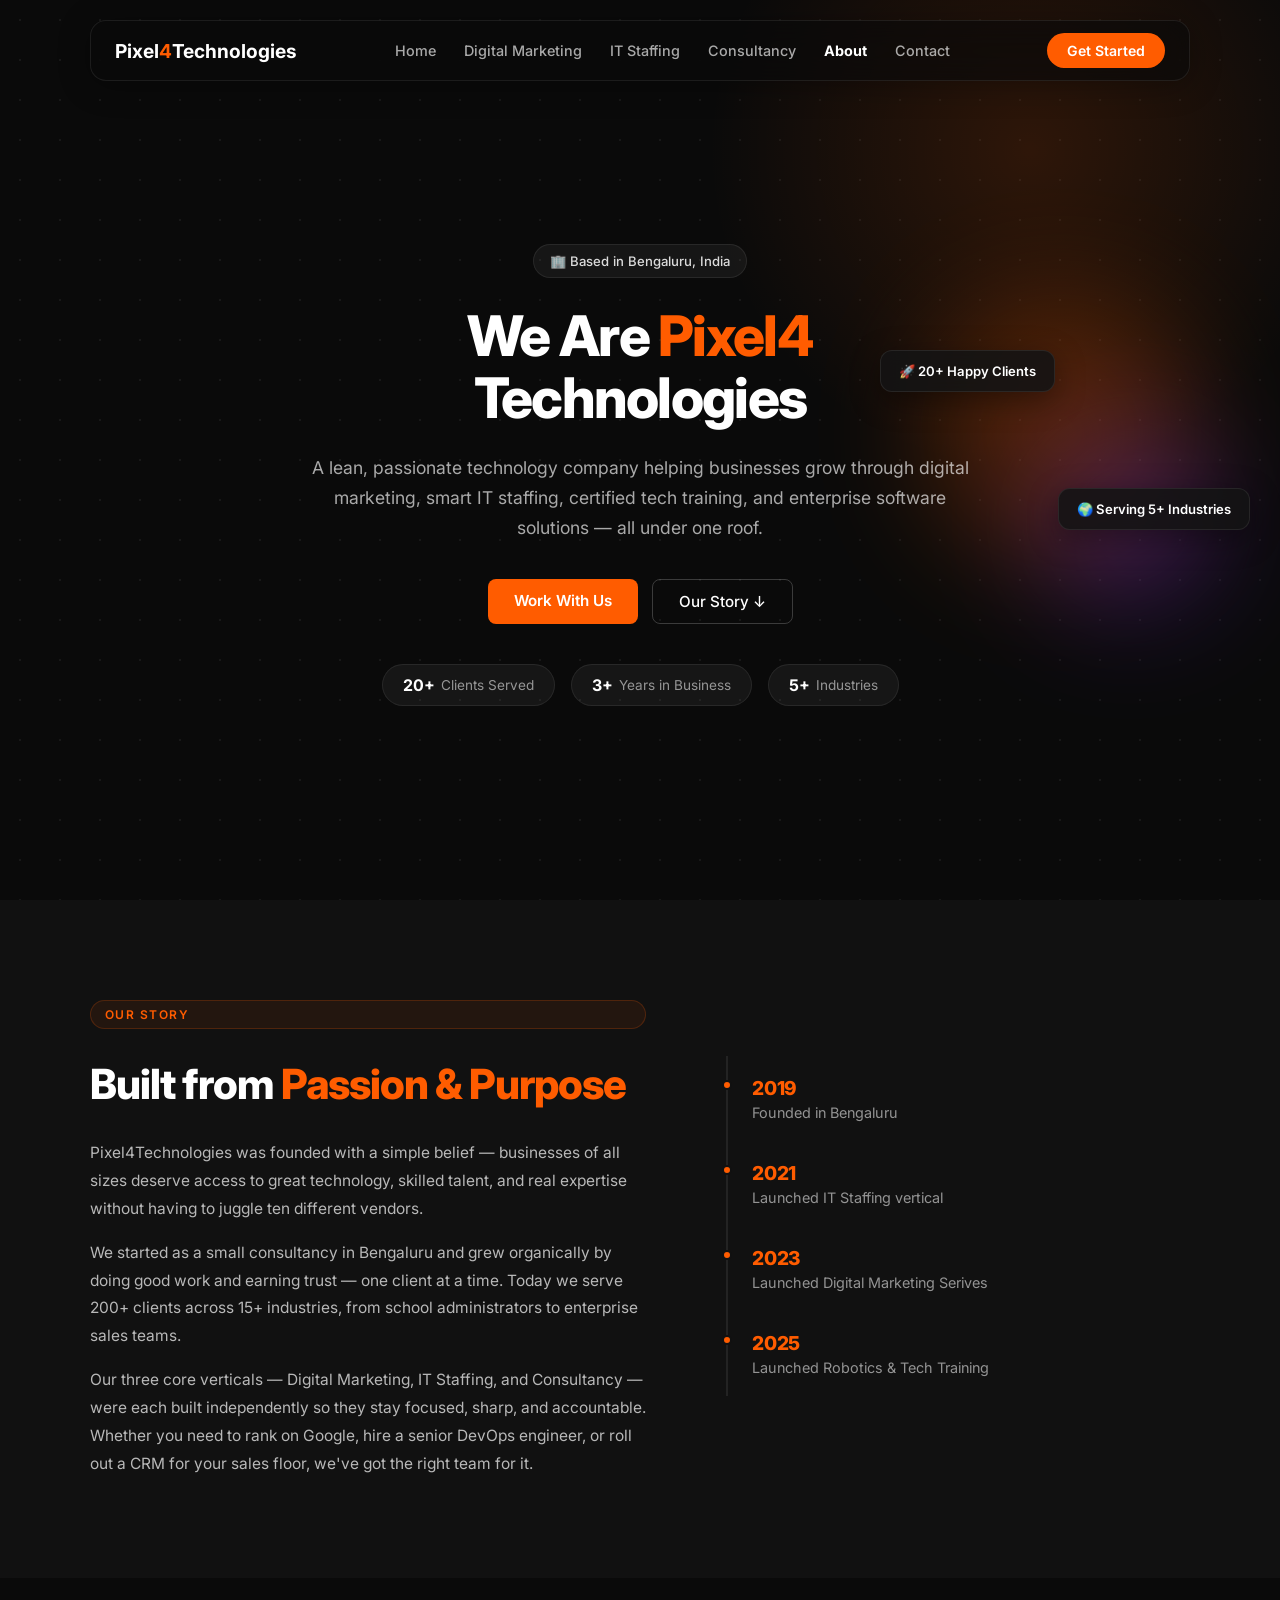
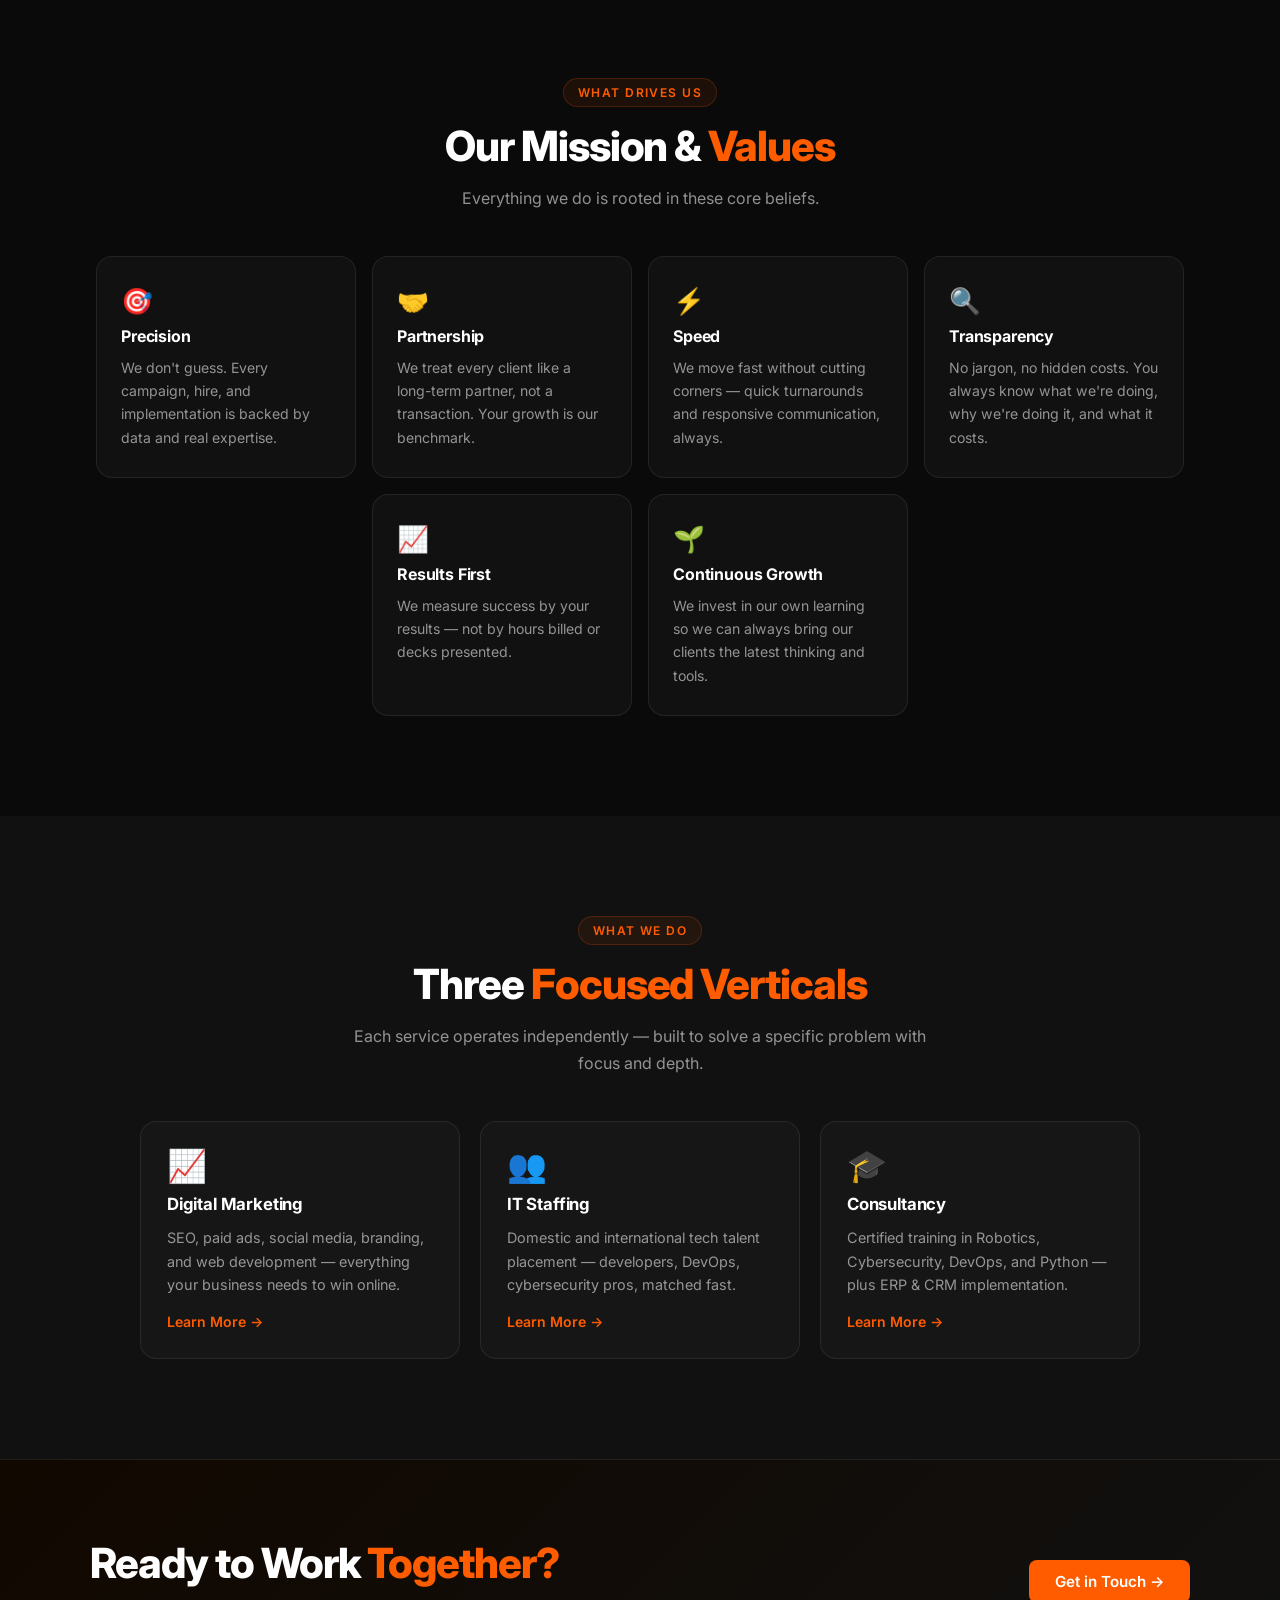
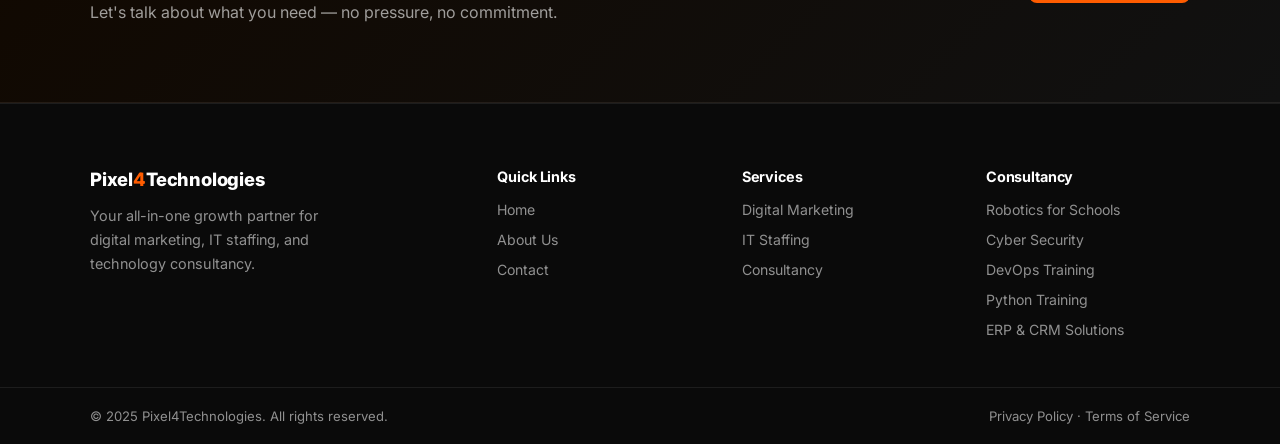
==== commit 29f12406: "Added Invoice" ====
--- a/about.html
+++ b/about.html
@@ -235,7 +235,7 @@
 </section>
 
 <!-- ═══════════ TEAM ═══════════ -->
-<section class="section team-section">
+<!-- <section class="section team-section">
   <div class="container" style="text-align:center;">
 
     <div class="section-label">The Team</div>
@@ -275,7 +275,7 @@
     </div>
 
   </div>
-</section>
+</section> -->
 
 <!-- ═══════════ CTA STRIP ═══════════ -->
 <section class="section cta-strip">
